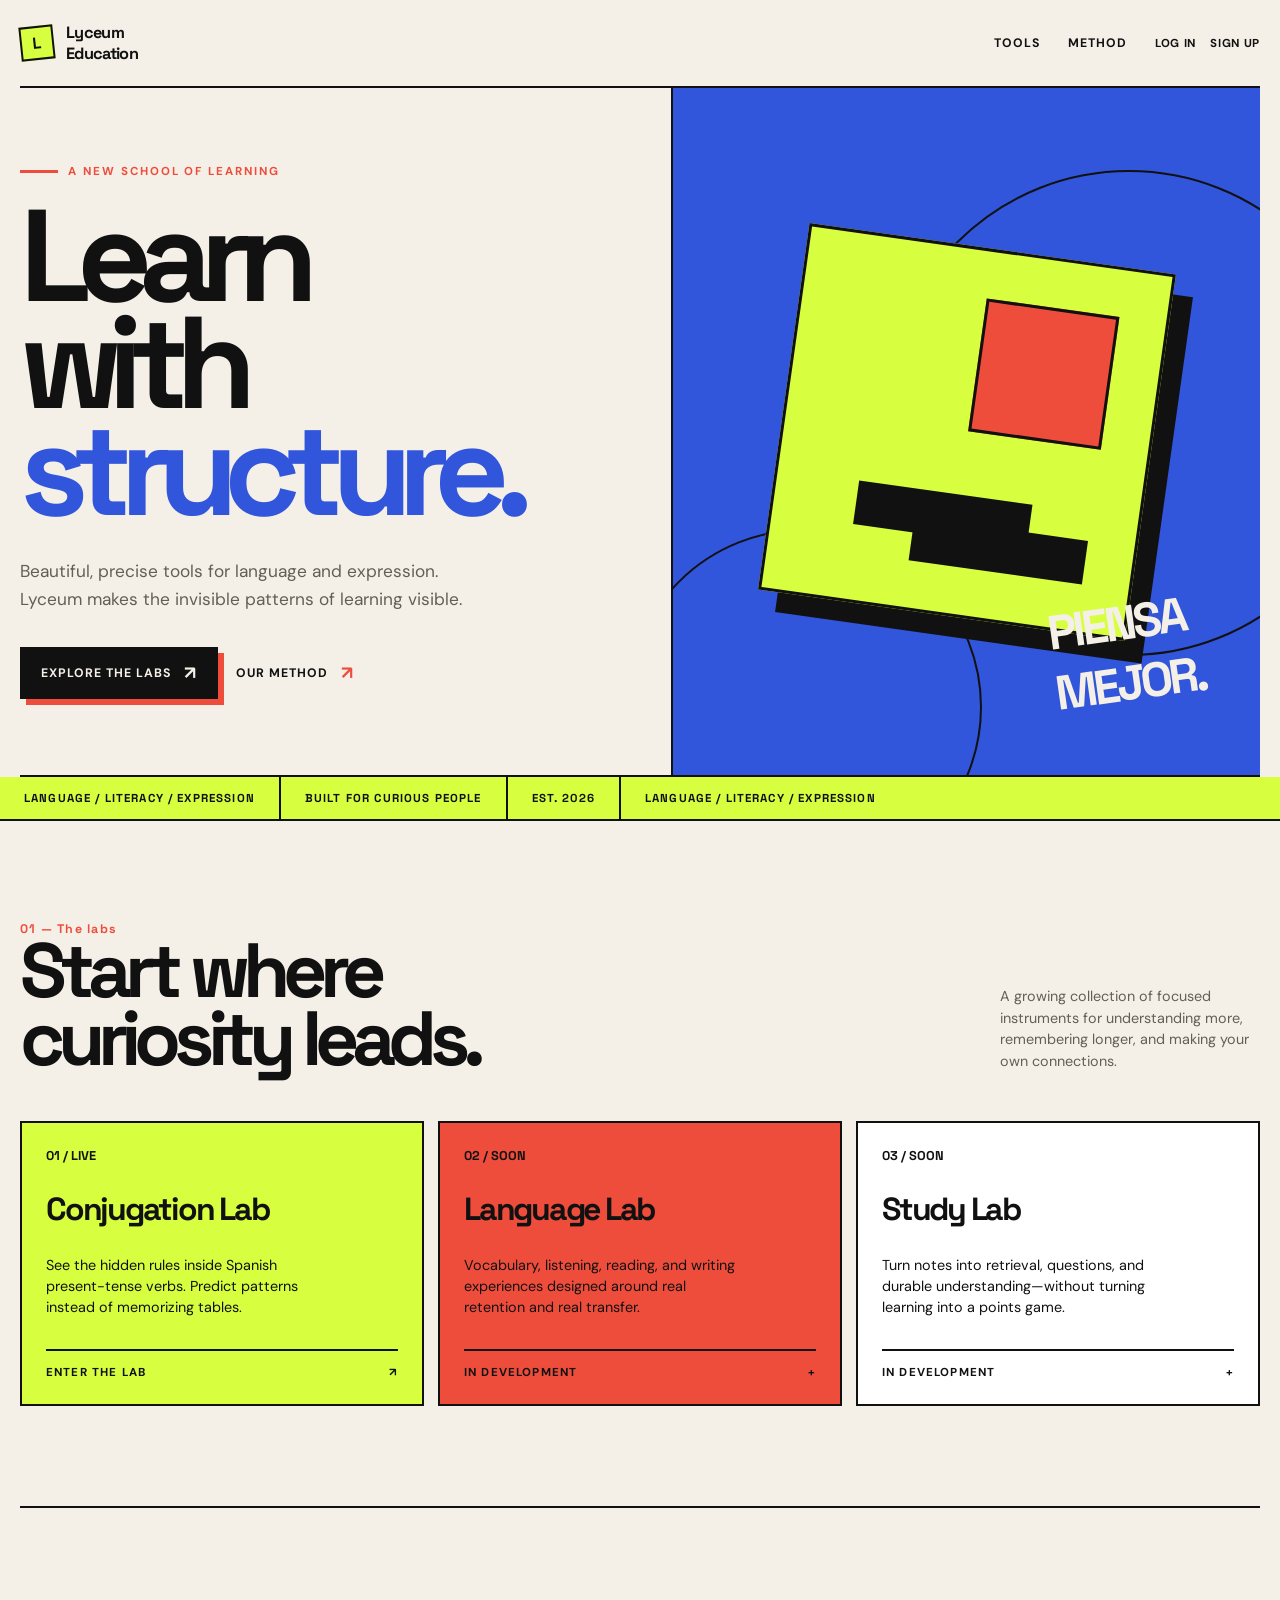
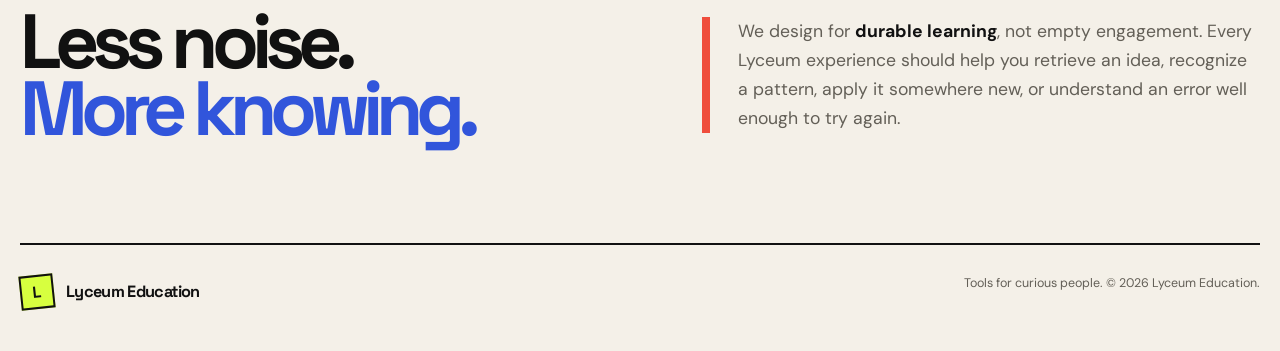
==== admin.html @ 261b7478 "Added admin dashboard" ====
<!DOCTYPE html>
<html lang="en">
<head>
    <meta charset="UTF-8">
    <meta name="viewport" content="width=device-width, initial-scale=1.0">
    <meta name="description" content="Lyceum Education administrator analytics dashboard.">
    <title>Administrator Dashboard | Lyceum Education</title>
    <link rel="icon" type="image/png" href="favicon.png">
    <link rel="stylesheet" href="admin.css">
</head>
<body>
    <div class="admin-shell">
        <aside class="sidebar">
            <a class="brand" href="index.html"><span class="brand-mark">L</span><span>Lyceum Admin</span></a>
            <p class="admin-label">Workspace</p>
            <nav class="side-nav" aria-label="Dashboard navigation">
                <a class="active" href="#overview">Overview</a><a href="#accounts">Accounts</a><a href="#tools">Tools &amp; labs</a><a href="#activity">Activity log</a>
            </nav>
            <p class="sidebar-footer"><span class="status-dot"></span>All systems operational<br><br>Prototype console<br>Data refresh: live</p>
        </aside>
        <main class="dashboard">
            <header class="dashboard-header">
                <div><p class="overline">Administrator / overview</p><h1>Good morning, operator.</h1></div>
                <div class="header-meta"><span>18 Sep 2026 · 12:39 UTC</span><span class="avatar">AD</span></div>
            </header>
            <div class="dashboard-content">
                <section id="overview" class="metric-grid" aria-label="Key metrics">
                    <article class="metric"><p class="metric-label">Total learners</p><p class="metric-value">2,481</p><p class="metric-change">↗ 12.4% this month</p></article>
                    <article class="metric"><p class="metric-label">Active this week</p><p class="metric-value">1,806</p><p class="metric-change">↗ 8.1% this month</p></article>
                    <article class="metric"><p class="metric-label">Practice sessions</p><p class="metric-value">14,290</p><p class="metric-change">↗ 18.7% this month</p></article>
                    <article class="metric"><p class="metric-label">Completion rate</p><p class="metric-value">68.4%</p><p class="metric-change">↗ 3.2% this month</p></article>
                </section>
                <section class="dashboard-grid">
                    <article id="activity" class="panel"><div class="panel-heading"><h2>Practice activity</h2><span class="panel-note">Last 7 days</span></div><div class="bar-chart" aria-label="Practice activity by day"><i class="bar" style="--height:42%"><span>Mon</span></i><i class="bar" style="--height:68%"><span>Tue</span></i><i class="bar" style="--height:55%"><span>Wed</span></i><i class="bar" style="--height:84%"><span>Thu</span></i><i class="bar" style="--height:72%"><span>Fri</span></i><i class="bar" style="--height:96%"><span>Sat</span></i><i class="bar" style="--height:63%"><span>Sun</span></i></div></article>
                    <article id="tools" class="panel"><div class="panel-heading"><h2>Tools</h2><span class="panel-note">Usage share</span></div><div class="tool-list"><div class="tool-row"><div><strong>Conjugation Lab</strong><small>8,410 sessions</small></div><div class="progress"><i style="width:88%"></i></div></div><div class="tool-row"><div><strong>Language Lab</strong><small>4,202 sessions</small></div><div class="progress"><i style="width:51%"></i></div></div><div class="tool-row"><div><strong>Study Lab</strong><small>1,678 sessions</small></div><div class="progress"><i style="width:25%"></i></div></div></div></article>
                </section>
                <section id="accounts" class="panel accounts-panel"><div class="panel-heading"><h2>Recent accounts</h2><span class="panel-note">2,481 total · metadata only</span></div><div class="table-wrap"><table><thead><tr><th>Learner</th><th>Email</th><th>Joined</th><th>Last active</th><th>Account status</th></tr></thead><tbody><tr><td><span class="user-cell"><span class="user-avatar">SM</span> Sofia Morales</span></td><td>sofia.morales@example.com</td><td>17 Sep 2026</td><td>Today, 11:42</td><td><span class="pill">Verified</span></td></tr><tr><td><span class="user-cell"><span class="user-avatar">JL</span> James Lee</span></td><td>james.lee@example.com</td><td>16 Sep 2026</td><td>Today, 09:18</td><td><span class="pill">Verified</span></td></tr><tr><td><span class="user-cell"><span class="user-avatar">AM</span> Ana Martins</span></td><td>ana.martins@example.com</td><td>14 Sep 2026</td><td>Yesterday, 18:06</td><td><span class="pill">Verified</span></td></tr><tr><td><span class="user-cell"><span class="user-avatar">NK</span> Noah Kim</span></td><td>noah.kim@example.com</td><td>12 Sep 2026</td><td>12 Sep 2026</td><td><span class="pill">Verified</span></td></tr></tbody></table></div><p class="safe-note"><strong>Privacy by design.</strong> Passwords are never displayed, exported, or stored in this dashboard. Production administration should use server-side roles, audit logs, and password-reset flows instead.</p></section>
            </div>
        </main>
    </div>
    <script src="admin.js"></script>
</body>
</html>
---- admin.css ----
@import url("https://fonts.googleapis.com/css2?family=DM+Sans:wght@400;500;600;700&family=Space+Grotesk:wght@500;600;700&family=Space+Mono:wght@400;700&display=swap");
:root { --ink:#111; --paper:#f4f0e8; --acid:#d7ff3f; --red:#ef4d3c; --blue:#3155db; --muted:#635f57; --panel:#fffdf8; --line:#d9d4ca; }
* { box-sizing:border-box; margin:0; }
body { min-height:100vh; color:var(--ink); background:#11151b; font-family:"DM Sans",sans-serif; }
a { color:inherit; text-decoration:none; }
.admin-shell { display:grid; grid-template-columns:250px 1fr; min-height:100vh; }
.sidebar { display:flex; flex-direction:column; border-right:1px solid #313944; padding:28px 22px; background:#171c23; color:#f5f3ec; }
.brand { display:flex; align-items:center; gap:11px; font:700 1rem "Space Grotesk"; letter-spacing:-.04em; }
.brand-mark { display:grid; place-items:center; width:32px; height:32px; border:2px solid var(--acid); color:var(--acid); transform:rotate(-6deg); }
.admin-label { margin-top:54px; color:#758090; font:700 .64rem "Space Mono"; letter-spacing:.14em; text-transform:uppercase; }
.side-nav { display:grid; gap:5px; margin-top:14px; }
.side-nav a { padding:12px 11px; color:#aeb5c0; border-radius:5px; font-size:.85rem; }
.side-nav a:hover, .side-nav a.active { background:#252d38; color:var(--acid); }
.side-nav a.active { border-left:3px solid var(--acid); }
.sidebar-footer { margin-top:auto; color:#758090; font:400 .68rem/1.5 "Space Mono"; }
.status-dot { display:inline-block; width:7px; height:7px; margin-right:6px; border-radius:50%; background:var(--acid); }
.dashboard { overflow:hidden; background:#f7f5ef; }
.dashboard-header { display:flex; align-items:center; justify-content:space-between; gap:20px; padding:28px 4vw 23px; border-bottom:1px solid var(--line); }
.overline { color:var(--red); font:700 .68rem "Space Mono"; letter-spacing:.14em; text-transform:uppercase; }
h1, h2, h3 { font-family:"Space Grotesk"; letter-spacing:-.07em; }
h1 { margin-top:8px; font-size:clamp(2.1rem,4vw,4rem); line-height:.9; }
.header-meta { display:flex; align-items:center; gap:12px; color:var(--muted); font:400 .72rem "Space Mono"; }
.avatar { display:grid; place-items:center; width:35px; height:35px; border:2px solid var(--ink); background:var(--acid); font-weight:700; }
.dashboard-content { max-width:1500px; padding:30px 4vw 60px; }
.metric-grid { display:grid; grid-template-columns:repeat(4,1fr); gap:12px; }
.metric { border:1px solid var(--line); padding:20px; background:var(--panel); }
.metric-label { color:var(--muted); font-size:.7rem; font-weight:700; letter-spacing:.08em; text-transform:uppercase; }
.metric-value { margin-top:16px; font:700 clamp(1.8rem,3vw,3rem) "Space Grotesk"; letter-spacing:-.08em; }
.metric-change { margin-top:8px; color:#23805d; font:700 .7rem "Space Mono"; }
.dashboard-grid { display:grid; grid-template-columns:minmax(0,1.5fr) minmax(260px,.75fr); gap:12px; margin-top:12px; }
.panel { border:1px solid var(--line); background:var(--panel); padding:22px; }
.panel-heading { display:flex; align-items:baseline; justify-content:space-between; gap:15px; margin-bottom:22px; }
.panel h2 { font-size:1.5rem; }
.panel-note { color:var(--muted); font-size:.72rem; }
.bar-chart { display:flex; align-items:end; gap:12px; height:180px; border-bottom:1px solid var(--line); padding:0 10px; }
.bar { flex:1; min-width:14px; height:var(--height); background:var(--blue); position:relative; }
.bar:nth-child(2n) { background:var(--acid); }
.bar span { position:absolute; top:calc(100% + 9px); width:100%; color:var(--muted); font:400 .62rem "Space Mono"; text-align:center; }
.tool-list { display:grid; gap:15px; }
.tool-row { display:grid; grid-template-columns:1fr auto; gap:10px; align-items:center; }
.tool-row strong { font-size:.87rem; }
.tool-row small { display:block; margin-top:4px; color:var(--muted); font-size:.7rem; }
.progress { width:115px; height:7px; background:#e3dfd4; }
.progress i { display:block; height:100%; background:var(--red); }
.accounts-panel { margin-top:12px; }
.table-wrap { overflow-x:auto; }
table { width:100%; border-collapse:collapse; font-size:.8rem; }
th { color:var(--muted); font-size:.64rem; letter-spacing:.1em; text-align:left; text-transform:uppercase; }
th, td { border-bottom:1px solid var(--line); padding:14px 10px; white-space:nowrap; }
td:first-child, th:first-child { padding-left:0; }
.user-cell { display:flex; align-items:center; gap:9px; font-weight:700; }
.user-avatar { display:grid; place-items:center; width:27px; height:27px; background:var(--blue); color:#fff; font:700 .66rem "Space Mono"; }
.pill { display:inline-block; border:1px solid #b7d68a; padding:4px 7px; color:#28714f; background:#edf8d9; font:700 .62rem "Space Mono"; }
.safe-note { margin-top:18px; padding:12px; border-left:3px solid var(--blue); background:#edf0ff; color:#40475d; font-size:.76rem; line-height:1.5; }
.terminal-backdrop { position:fixed; z-index:20; inset:0; display:grid; place-items:center; padding:20px; background:rgba(8,11,15,.84); }
.terminal-backdrop[hidden] { display:none; }
.admin-terminal { width:min(760px,100%); overflow:hidden; border:1px solid #4a5565; border-radius:7px; background:#0d1117; box-shadow:0 25px 80px #000; color:#f3f6f1; font:400 .87rem/1.6 "Space Mono",monospace; }
.terminal-bar { display:flex; align-items:center; gap:15px; padding:10px 14px; border-bottom:1px solid #303945; color:#8e9aaa; font-size:.72rem; }
.terminal-bar strong { flex:1; font-weight:400; text-align:center; }
.terminal-bar button { border:0; color:#9da8b5; background:transparent; cursor:pointer; font-size:1.3rem; line-height:1; }
.terminal-lights { display:flex; gap:5px; }
.terminal-lights i { width:9px; height:9px; border-radius:50%; background:#ef4d3c; }
.terminal-lights i:nth-child(2) { background:#f4bf4f; }.terminal-lights i:nth-child(3) { background:#55c77d; }
.terminal-screen { min-height:300px; max-height:65vh; overflow:auto; padding:22px; }
.terminal-dim { color:#687585; }
.terminal-prompt { display:flex; gap:10px; margin-top:13px; color:var(--acid); }
.terminal-prompt span { flex:none; }
.terminal-prompt input { width:100%; min-width:0; border:0; outline:0; color:#fff; background:transparent; font:inherit; caret-color:var(--acid); }
.terminal-response { margin:10px 0; color:#f4bf4f; }
@media (max-width:900px) { .admin-shell { grid-template-columns:1fr; }.sidebar { min-height:0; padding:18px; }.admin-label,.sidebar-footer { display:none; }.side-nav { display:flex; overflow:auto; margin-top:18px; }.side-nav a { white-space:nowrap; }.metric-grid { grid-template-columns:repeat(2,1fr); }.dashboard-grid { grid-template-columns:1fr; } }
@media (max-width:560px) { .dashboard-header { display:block; }.header-meta { margin-top:18px; }.metric-grid { grid-template-columns:1fr 1fr; gap:8px; }.metric { padding:15px; }.dashboard-content { padding:22px 16px 45px; }.terminal-prompt { display:block; }.terminal-prompt input { margin-top:8px; } }
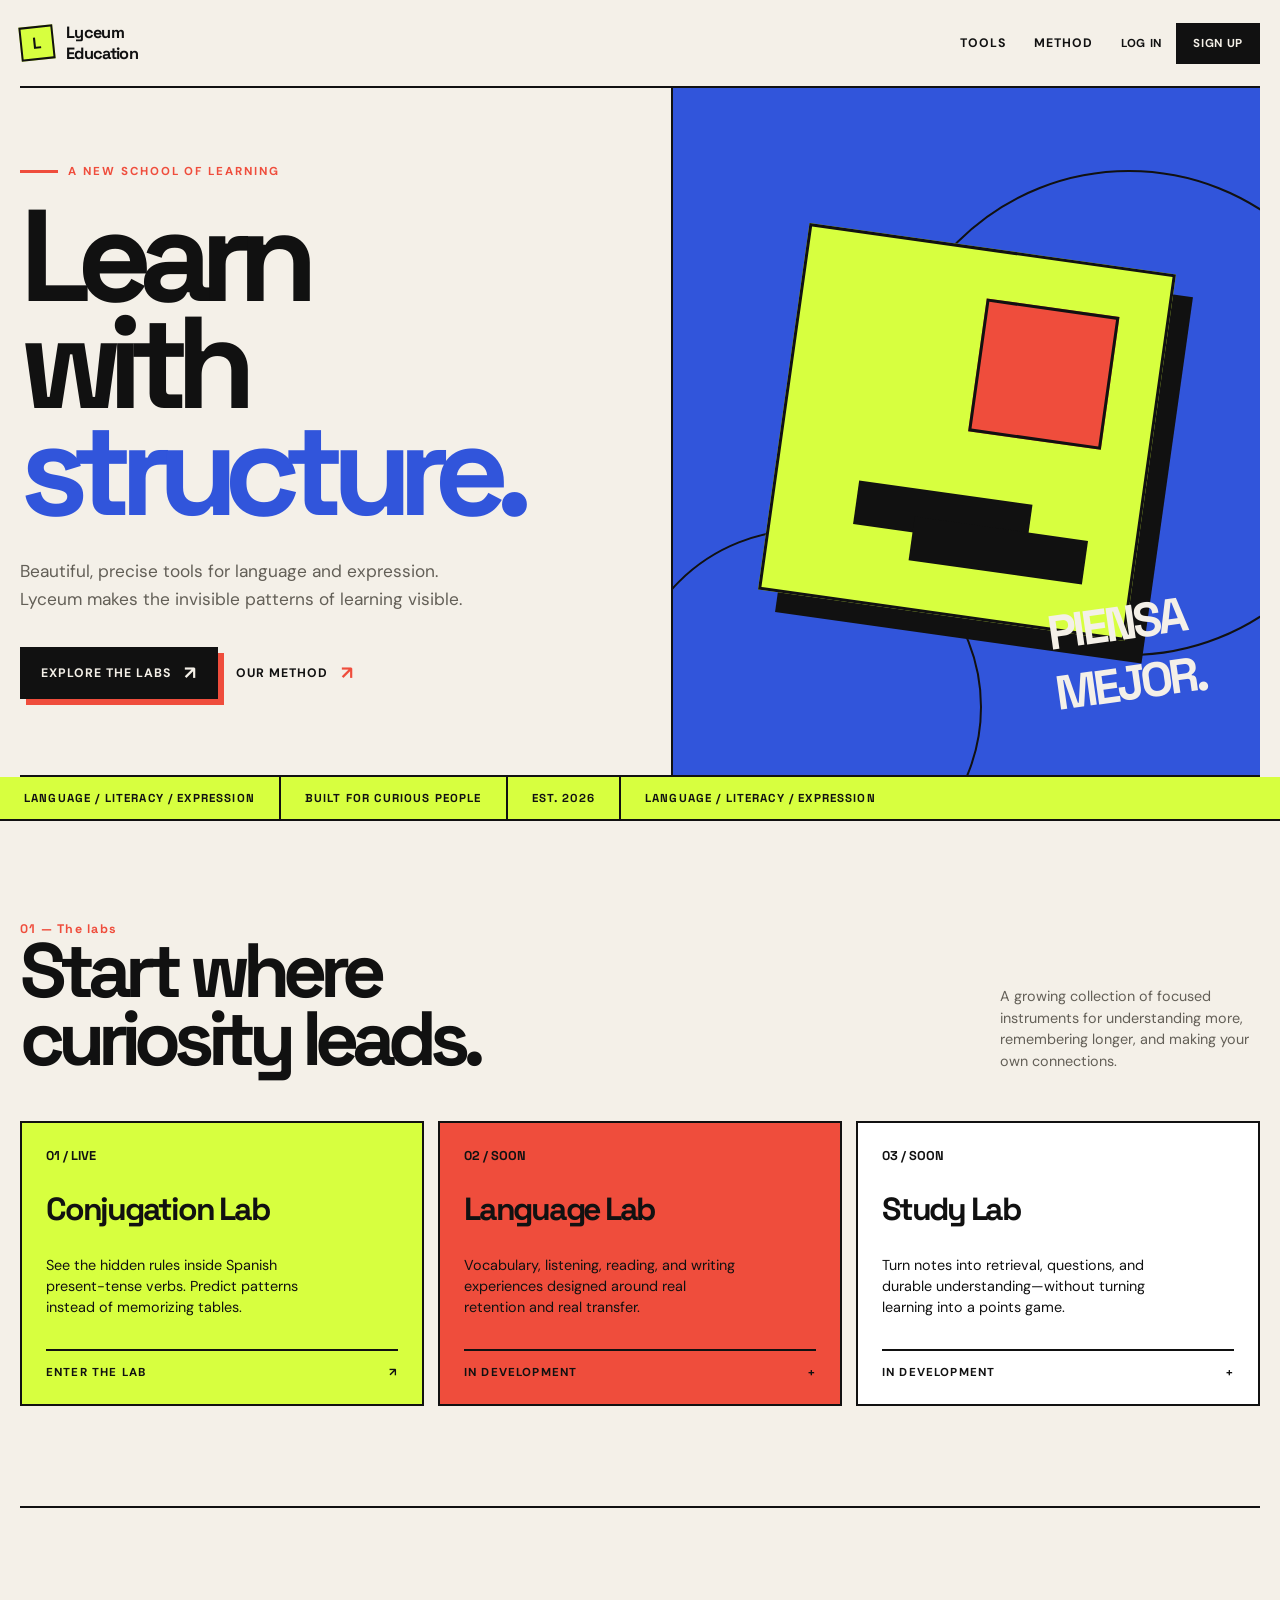
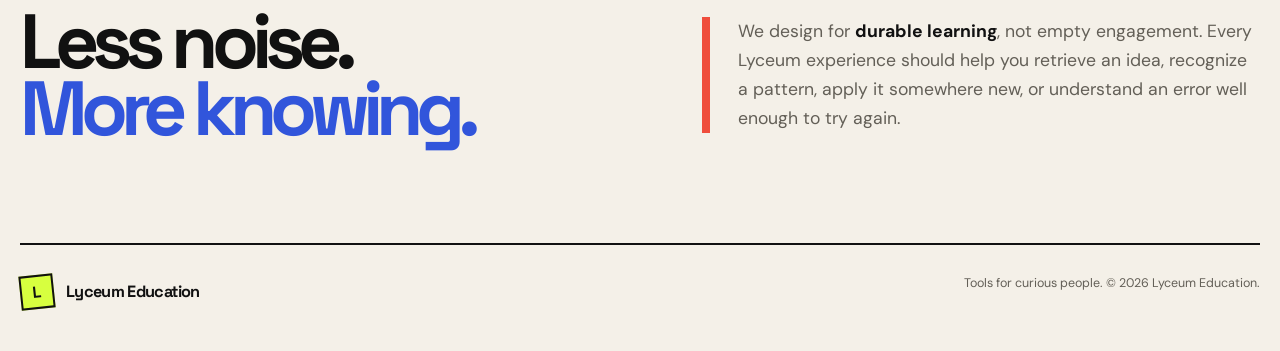
==== commit 3d2e1f10: "Expanded admin dashboard" ====
--- a/admin.html
+++ b/admin.html
@@ -14,27 +14,27 @@
             <a class="brand" href="index.html"><span class="brand-mark">L</span><span>Lyceum Admin</span></a>
             <p class="admin-label">Workspace</p>
             <nav class="side-nav" aria-label="Dashboard navigation">
-                <a class="active" href="#overview">Overview</a><a href="#accounts">Accounts</a><a href="#tools">Tools &amp; labs</a><a href="#activity">Activity log</a>
+                <a data-admin-page="overview" href="admin.html?page=overview">Overview</a><a data-admin-page="accounts" href="admin.html?page=accounts">Accounts</a><a data-admin-page="tools" href="admin.html?page=tools">Tools &amp; labs</a><a data-admin-page="activity" href="admin.html?page=activity">Activity log</a>
             </nav>
             <p class="sidebar-footer"><span class="status-dot"></span>All systems operational<br><br>Prototype console<br>Data refresh: live</p>
         </aside>
         <main class="dashboard">
             <header class="dashboard-header">
-                <div><p class="overline">Administrator / overview</p><h1>Good morning, operator.</h1></div>
-                <div class="header-meta"><span>18 Sep 2026 · 12:39 UTC</span><span class="avatar">AD</span></div>
+                <div><p class="overline">Administrator / <span id="page-label">overview</span></p><h1>Good morning, operator.</h1></div>
+                <div class="header-meta"><span id="live-clock">Loading time…</span><span class="avatar">AD</span></div>
             </header>
             <div class="dashboard-content">
                 <section id="overview" class="metric-grid" aria-label="Key metrics">
-                    <article class="metric"><p class="metric-label">Total learners</p><p class="metric-value">2,481</p><p class="metric-change">↗ 12.4% this month</p></article>
-                    <article class="metric"><p class="metric-label">Active this week</p><p class="metric-value">1,806</p><p class="metric-change">↗ 8.1% this month</p></article>
-                    <article class="metric"><p class="metric-label">Practice sessions</p><p class="metric-value">14,290</p><p class="metric-change">↗ 18.7% this month</p></article>
-                    <article class="metric"><p class="metric-label">Completion rate</p><p class="metric-value">68.4%</p><p class="metric-change">↗ 3.2% this month</p></article>
+                    <article class="metric"><p class="metric-label">Total learners</p><p class="metric-value" id="metric-total">2,481</p><p class="metric-change">↗ 12.4% this month</p></article>
+                    <article class="metric"><p class="metric-label">Active learners</p><p class="metric-value" id="metric-active">0</p><p class="metric-change">Based on last 7 days</p></article>
+                    <article class="metric"><p class="metric-label">Page views</p><p class="metric-value" id="metric-views">0</p><p class="metric-change">Tracked locally</p></article>
+                    <article class="metric"><p class="metric-label">Practice runs</p><p class="metric-value" id="metric-practice">0</p><p class="metric-change">Recorded tool events</p></article>
                 </section>
                 <section class="dashboard-grid">
-                    <article id="activity" class="panel"><div class="panel-heading"><h2>Practice activity</h2><span class="panel-note">Last 7 days</span></div><div class="bar-chart" aria-label="Practice activity by day"><i class="bar" style="--height:42%"><span>Mon</span></i><i class="bar" style="--height:68%"><span>Tue</span></i><i class="bar" style="--height:55%"><span>Wed</span></i><i class="bar" style="--height:84%"><span>Thu</span></i><i class="bar" style="--height:72%"><span>Fri</span></i><i class="bar" style="--height:96%"><span>Sat</span></i><i class="bar" style="--height:63%"><span>Sun</span></i></div></article>
-                    <article id="tools" class="panel"><div class="panel-heading"><h2>Tools</h2><span class="panel-note">Usage share</span></div><div class="tool-list"><div class="tool-row"><div><strong>Conjugation Lab</strong><small>8,410 sessions</small></div><div class="progress"><i style="width:88%"></i></div></div><div class="tool-row"><div><strong>Language Lab</strong><small>4,202 sessions</small></div><div class="progress"><i style="width:51%"></i></div></div><div class="tool-row"><div><strong>Study Lab</strong><small>1,678 sessions</small></div><div class="progress"><i style="width:25%"></i></div></div></div></article>
+                    <article id="activity" class="panel"><div class="panel-heading"><h2>Site activity</h2><span class="panel-note">Last 7 days</span></div><div class="bar-chart" id="activity-chart" aria-label="Site page views by day"></div></article>
+                    <article id="tools" class="panel"><div class="panel-heading"><h2>Tools</h2><span class="panel-note">Usage share</span></div><div class="tool-list"><div class="tool-row"><div><strong>Conjugation Lab</strong><small id="tool-conjugation-count">0 practice runs</small></div><div class="progress"><i id="tool-conjugation-bar" style="width:0%"></i></div></div><div class="tool-row"><div><strong>Language Lab</strong><small id="tool-language-count">No events yet</small></div><div class="progress"><i style="width:0%"></i></div></div><div class="tool-row"><div><strong>Study Lab</strong><small id="tool-study-count">No events yet</small></div><div class="progress"><i style="width:0%"></i></div></div></div></article>
                 </section>
-                <section id="accounts" class="panel accounts-panel"><div class="panel-heading"><h2>Recent accounts</h2><span class="panel-note">2,481 total · metadata only</span></div><div class="table-wrap"><table><thead><tr><th>Learner</th><th>Email</th><th>Joined</th><th>Last active</th><th>Account status</th></tr></thead><tbody><tr><td><span class="user-cell"><span class="user-avatar">SM</span> Sofia Morales</span></td><td>sofia.morales@example.com</td><td>17 Sep 2026</td><td>Today, 11:42</td><td><span class="pill">Verified</span></td></tr><tr><td><span class="user-cell"><span class="user-avatar">JL</span> James Lee</span></td><td>james.lee@example.com</td><td>16 Sep 2026</td><td>Today, 09:18</td><td><span class="pill">Verified</span></td></tr><tr><td><span class="user-cell"><span class="user-avatar">AM</span> Ana Martins</span></td><td>ana.martins@example.com</td><td>14 Sep 2026</td><td>Yesterday, 18:06</td><td><span class="pill">Verified</span></td></tr><tr><td><span class="user-cell"><span class="user-avatar">NK</span> Noah Kim</span></td><td>noah.kim@example.com</td><td>12 Sep 2026</td><td>12 Sep 2026</td><td><span class="pill">Verified</span></td></tr></tbody></table></div><p class="safe-note"><strong>Privacy by design.</strong> Passwords are never displayed, exported, or stored in this dashboard. Production administration should use server-side roles, audit logs, and password-reset flows instead.</p></section>
+                <section id="accounts" class="panel accounts-panel"><div class="panel-heading"><h2>Recent accounts</h2><span class="panel-note" id="account-total">2,481 total · metadata only</span></div><div class="table-wrap"><table><thead><tr><th>Learner</th><th>Email</th><th>Joined</th><th>Last active</th><th>Account status</th></tr></thead><tbody><tr><td><span class="user-cell"><span class="user-avatar">SM</span> Sofia Morales</span></td><td>sofia.morales@example.com</td><td>17 Sep 2026</td><td>Today, 11:42</td><td><span class="pill">Verified</span></td></tr><tr><td><span class="user-cell"><span class="user-avatar">JL</span> James Lee</span></td><td>james.lee@example.com</td><td>16 Sep 2026</td><td>Today, 09:18</td><td><span class="pill">Verified</span></td></tr><tr><td><span class="user-cell"><span class="user-avatar">AM</span> Ana Martins</span></td><td>ana.martins@example.com</td><td>14 Sep 2026</td><td>Yesterday, 18:06</td><td><span class="pill">Verified</span></td></tr><tr><td><span class="user-cell"><span class="user-avatar">NK</span> Noah Kim</span></td><td>noah.kim@example.com</td><td>12 Sep 2026</td><td>12 Sep 2026</td><td><span class="pill">Verified</span></td></tr></tbody></table></div><p class="safe-note"><strong>Privacy by design.</strong> Passwords are never displayed, exported, or stored in this dashboard. Account recovery should use a secure password-reset flow; hashed passwords cannot be recovered.</p></section>
             </div>
         </main>
     </div>
--- a/admin.css
+++ b/admin.css
@@ -52,6 +52,7 @@
 .user-avatar { display:grid; place-items:center; width:27px; height:27px; background:var(--blue); color:#fff; font:700 .66rem "Space Mono"; }
 .pill { display:inline-block; border:1px solid #b7d68a; padding:4px 7px; color:#28714f; background:#edf8d9; font:700 .62rem "Space Mono"; }
 .safe-note { margin-top:18px; padding:12px; border-left:3px solid var(--blue); background:#edf0ff; color:#40475d; font-size:.76rem; line-height:1.5; }
+.admin-view-hidden { display:none !important; }
 .terminal-backdrop { position:fixed; z-index:20; inset:0; display:grid; place-items:center; padding:20px; background:rgba(8,11,15,.84); }
 .terminal-backdrop[hidden] { display:none; }
 .admin-terminal { width:min(760px,100%); overflow:hidden; border:1px solid #4a5565; border-radius:7px; background:#0d1117; box-shadow:0 25px 80px #000; color:#f3f6f1; font:400 .87rem/1.6 "Space Mono",monospace; }
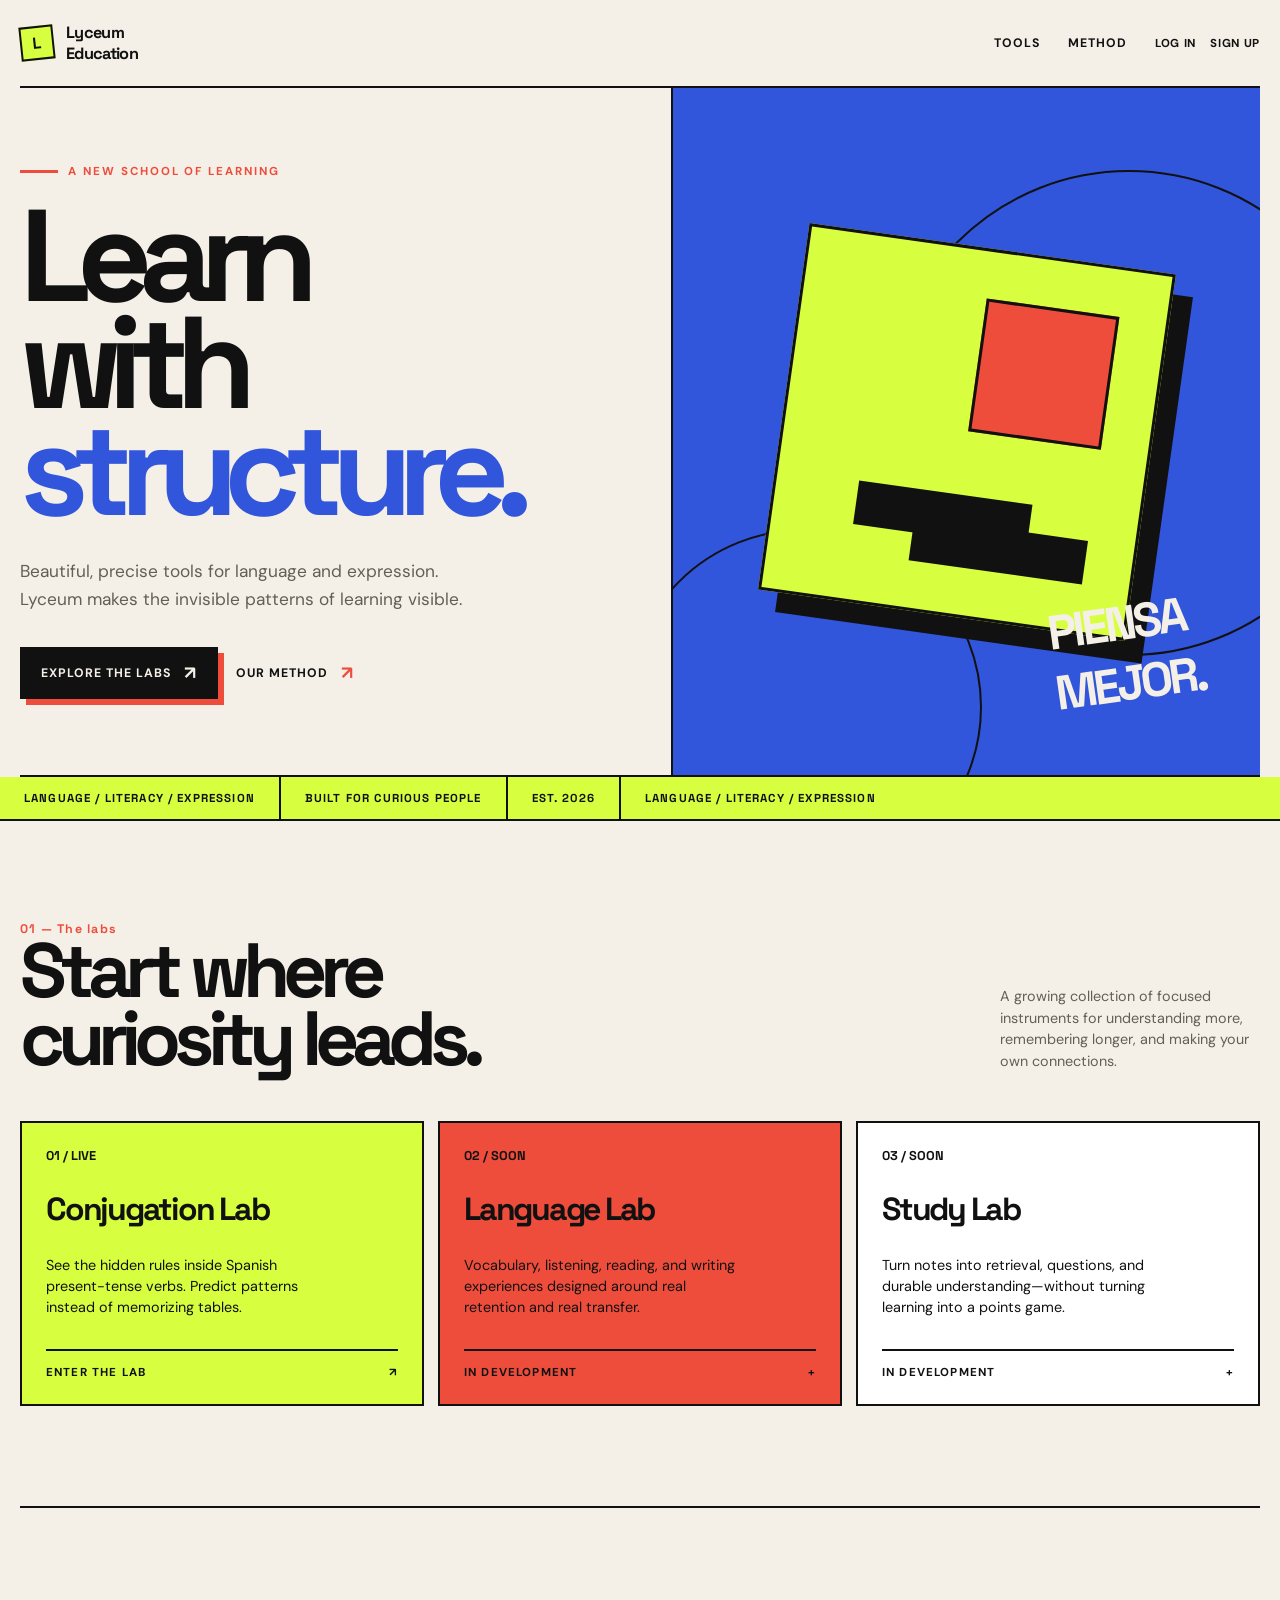
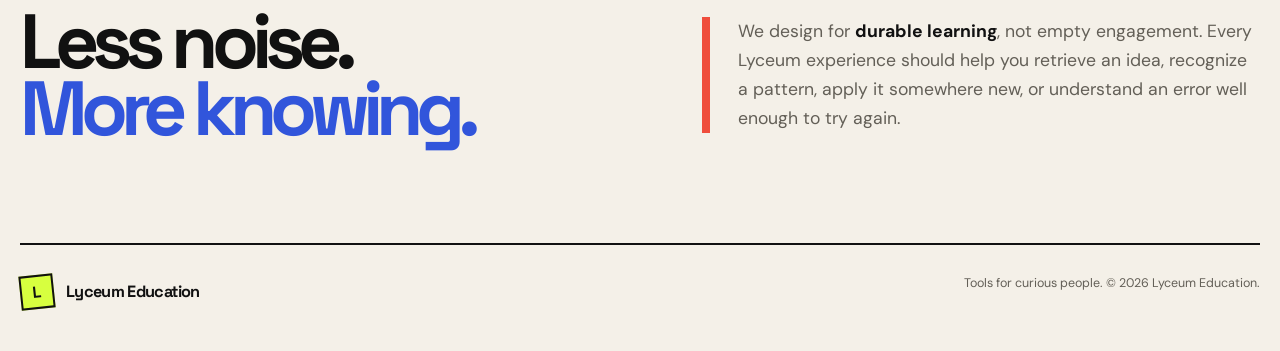
==== commit be712fdd: "Added classroom software" ====
--- a/admin.html
+++ b/admin.html
@@ -14,7 +14,7 @@
             <a class="brand" href="index.html"><span class="brand-mark">L</span><span>Lyceum Admin</span></a>
             <p class="admin-label">Workspace</p>
             <nav class="side-nav" aria-label="Dashboard navigation">
-                <a data-admin-page="overview" href="admin.html?page=overview">Overview</a><a data-admin-page="accounts" href="admin.html?page=accounts">Accounts</a><a data-admin-page="tools" href="admin.html?page=tools">Tools &amp; labs</a><a data-admin-page="activity" href="admin.html?page=activity">Activity log</a>
+                <a data-admin-page="overview" href="admin.html?page=overview">Overview</a><a data-admin-page="accounts" href="admin.html?page=accounts">Accounts</a><a data-admin-page="messages" href="admin.html?page=messages">Messages</a><a data-admin-page="tools" href="admin.html?page=tools">Tools &amp; labs</a><a data-admin-page="activity" href="admin.html?page=activity">Activity log</a>
             </nav>
             <p class="sidebar-footer"><span class="status-dot"></span>All systems operational<br><br>Prototype console<br>Data refresh: live</p>
         </aside>
@@ -34,7 +34,8 @@
                     <article id="activity" class="panel"><div class="panel-heading"><h2>Site activity</h2><span class="panel-note">Last 7 days</span></div><div class="bar-chart" id="activity-chart" aria-label="Site page views by day"></div></article>
                     <article id="tools" class="panel"><div class="panel-heading"><h2>Tools</h2><span class="panel-note">Usage share</span></div><div class="tool-list"><div class="tool-row"><div><strong>Conjugation Lab</strong><small id="tool-conjugation-count">0 practice runs</small></div><div class="progress"><i id="tool-conjugation-bar" style="width:0%"></i></div></div><div class="tool-row"><div><strong>Language Lab</strong><small id="tool-language-count">No events yet</small></div><div class="progress"><i style="width:0%"></i></div></div><div class="tool-row"><div><strong>Study Lab</strong><small id="tool-study-count">No events yet</small></div><div class="progress"><i style="width:0%"></i></div></div></div></article>
                 </section>
-                <section id="accounts" class="panel accounts-panel"><div class="panel-heading"><h2>Recent accounts</h2><span class="panel-note" id="account-total">2,481 total · metadata only</span></div><div class="table-wrap"><table><thead><tr><th>Learner</th><th>Email</th><th>Joined</th><th>Last active</th><th>Account status</th></tr></thead><tbody><tr><td><span class="user-cell"><span class="user-avatar">SM</span> Sofia Morales</span></td><td>sofia.morales@example.com</td><td>17 Sep 2026</td><td>Today, 11:42</td><td><span class="pill">Verified</span></td></tr><tr><td><span class="user-cell"><span class="user-avatar">JL</span> James Lee</span></td><td>james.lee@example.com</td><td>16 Sep 2026</td><td>Today, 09:18</td><td><span class="pill">Verified</span></td></tr><tr><td><span class="user-cell"><span class="user-avatar">AM</span> Ana Martins</span></td><td>ana.martins@example.com</td><td>14 Sep 2026</td><td>Yesterday, 18:06</td><td><span class="pill">Verified</span></td></tr><tr><td><span class="user-cell"><span class="user-avatar">NK</span> Noah Kim</span></td><td>noah.kim@example.com</td><td>12 Sep 2026</td><td>12 Sep 2026</td><td><span class="pill">Verified</span></td></tr></tbody></table></div><p class="safe-note"><strong>Privacy by design.</strong> Passwords are never displayed, exported, or stored in this dashboard. Account recovery should use a secure password-reset flow; hashed passwords cannot be recovered.</p></section>
+                <section id="accounts" class="panel accounts-panel"><div class="panel-heading"><h2>Recent accounts</h2><span class="panel-note" id="account-total">2,481 total · metadata only</span></div><div class="table-wrap"><table><thead><tr><th>User</th><th>Email</th><th>Role</th><th>Joined</th><th>Last active</th><th>Actions</th></tr></thead><tbody><tr><td><span class="user-cell"><span class="user-avatar">SM</span> Sofia Morales</span></td><td>sofia.morales@example.com</td><td>Student</td><td>17 Sep 2026</td><td>Today, 11:42</td><td>—</td></tr><tr><td><span class="user-cell"><span class="user-avatar">JL</span> James Lee</span></td><td>james.lee@example.com</td><td>Student</td><td>16 Sep 2026</td><td>Today, 09:18</td><td>—</td></tr><tr><td><span class="user-cell"><span class="user-avatar">AM</span> Ana Martins</span></td><td>ana.martins@example.com</td><td>Educator</td><td>14 Sep 2026</td><td>Yesterday, 18:06</td><td>—</td></tr><tr><td><span class="user-cell"><span class="user-avatar">NK</span> Noah Kim</span></td><td>noah.kim@example.com</td><td>Guardian</td><td>12 Sep 2026</td><td>12 Sep 2026</td><td>—</td></tr></tbody></table></div><p class="safe-note"><strong>Privacy by design.</strong> Passwords are never displayed, exported, or stored in this dashboard. Account recovery should use a secure password-reset flow; hashed passwords cannot be recovered.</p></section>
+                <section id="messages" class="panel accounts-panel"><div class="panel-heading"><h2>Account messages</h2><span class="panel-note">Message one account or everyone</span></div><form id="admin-message-form" class="admin-message-form"><select id="message-recipient" required><option value="all">All accounts</option></select><textarea id="message-body" required placeholder="Write a message…"></textarea><button class="admin-send" type="submit">Send message</button></form><div id="admin-message-history" class="message-history"></div></section>
             </div>
         </main>
     </div>
--- a/admin.css
+++ b/admin.css
@@ -53,6 +53,14 @@
 .pill { display:inline-block; border:1px solid #b7d68a; padding:4px 7px; color:#28714f; background:#edf8d9; font:700 .62rem "Space Mono"; }
 .safe-note { margin-top:18px; padding:12px; border-left:3px solid var(--blue); background:#edf0ff; color:#40475d; font-size:.76rem; line-height:1.5; }
 .admin-view-hidden { display:none !important; }
+.admin-message-form { display:grid; gap:10px; max-width:620px; }
+.admin-message-form select, .admin-message-form textarea { border:1px solid var(--line); padding:11px; background:#fffdf8; font:inherit; }
+.admin-message-form textarea { min-height:110px; resize:vertical; }
+.admin-send { width:max-content; border:2px solid var(--ink); padding:11px 15px; color:#fff; background:var(--ink); font-weight:700; cursor:pointer; }
+.message-history { display:grid; gap:9px; margin-top:24px; }
+.admin-message-row { display:grid; grid-template-columns:minmax(150px,.4fr) 1fr auto; gap:12px; align-items:center; border-top:1px solid var(--line); padding:12px 0; font-size:.8rem; }
+.admin-message-row small { color:var(--muted); font-size:.68rem; }
+.account-delete { border:0; color:var(--red); background:transparent; cursor:pointer; font-size:.72rem; font-weight:700; }
 .terminal-backdrop { position:fixed; z-index:20; inset:0; display:grid; place-items:center; padding:20px; background:rgba(8,11,15,.84); }
 .terminal-backdrop[hidden] { display:none; }
 .admin-terminal { width:min(760px,100%); overflow:hidden; border:1px solid #4a5565; border-radius:7px; background:#0d1117; box-shadow:0 25px 80px #000; color:#f3f6f1; font:400 .87rem/1.6 "Space Mono",monospace; }
